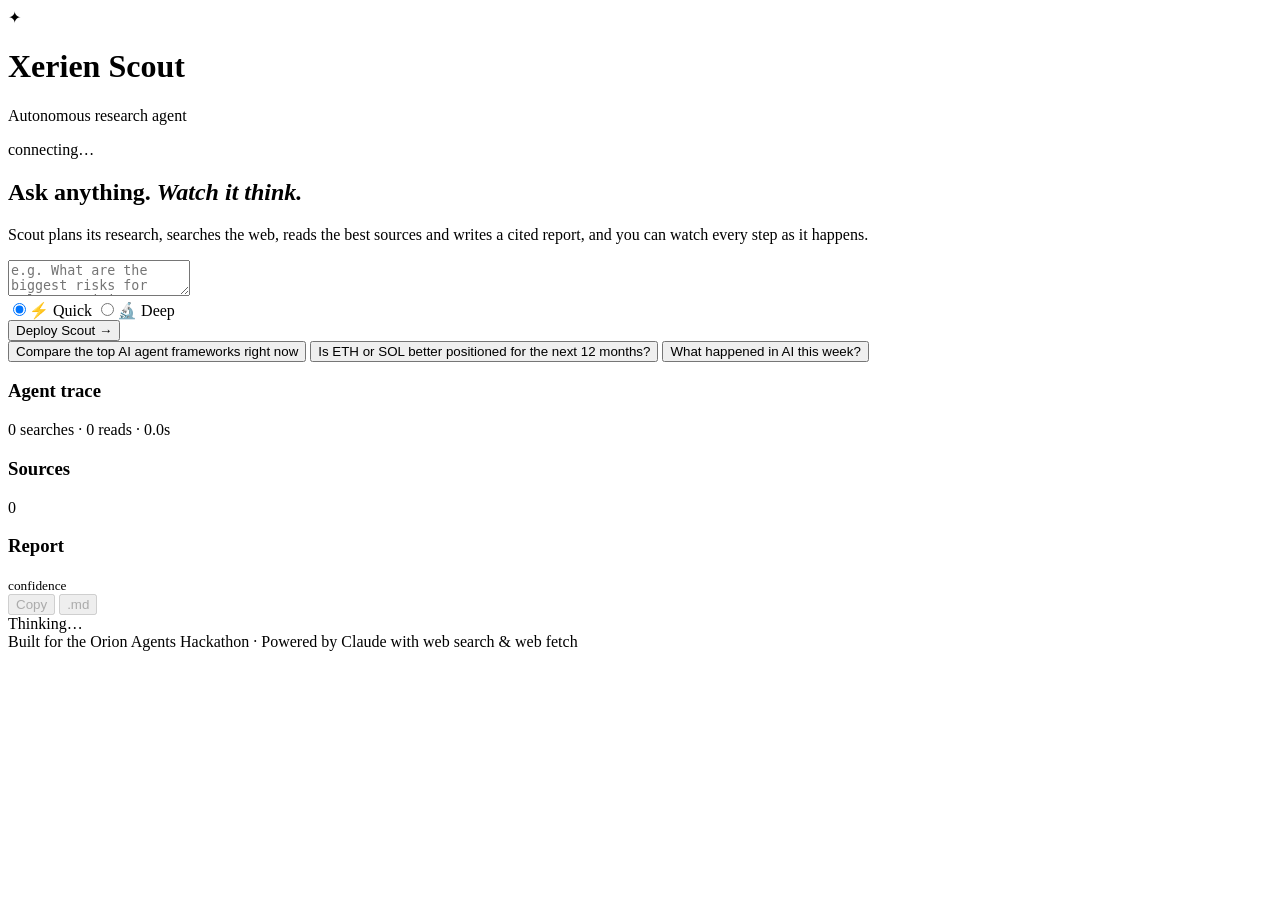
==== frontend/index.html @ 9e4e84f3 "Xerien Scout: autonomous research agent (FastAPI + live SSE UI) Claude plans, searches (web_search)," ====
<!doctype html>
<html lang="en">
<head>
<meta charset="utf-8" />
<meta name="viewport" content="width=device-width, initial-scale=1" />
<title>Xerien Scout</title>
<meta name="description" content="An autonomous AI research agent that plans, searches, reads and writes cited reports - live." />
<link rel="preconnect" href="https://fonts.googleapis.com" />
<link href="https://fonts.googleapis.com/css2?family=Inter:wght@400;500;600;700;800&family=JetBrains+Mono:wght@400;500&display=swap" rel="stylesheet" />
<link rel="stylesheet" href="/static/styles.css" />
<script src="/static/vendor/marked.min.js"></script>
<script src="/static/vendor/purify.min.js"></script>
</head>
<body>
<div class="glow"></div>
<header class="top">
  <div class="brand">
    <div class="logo">✦</div>
    <div>
      <h1>Xerien <span>Scout</span></h1>
      <p>Autonomous research agent</p>
    </div>
  </div>
  <div id="mode" class="pill">connecting…</div>
</header>

<main>
  <section class="hero" id="hero">
    <h2>Ask anything. <em>Watch it think.</em></h2>
    <p>Scout plans its research, searches the web, reads the best sources and writes a cited report, and you can watch every step as it happens.</p>
  </section>

  <form id="ask" class="ask">
    <textarea id="q" rows="2" placeholder="e.g. What are the biggest risks for Solana DeFi in 2026?" required></textarea>
    <div class="ask-row">
      <div class="seg" role="radiogroup" aria-label="Depth">
        <label><input type="radio" name="depth" value="quick" checked /><span>⚡ Quick</span></label>
        <label><input type="radio" name="depth" value="deep" /><span>🔬 Deep</span></label>
      </div>
      <button id="go" type="submit">Deploy Scout →</button>
    </div>
  </form>

  <div class="examples" id="examples">
    <button type="button">Compare the top AI agent frameworks right now</button>
    <button type="button">Is ETH or SOL better positioned for the next 12 months?</button>
    <button type="button">What happened in AI this week?</button>
  </div>

  <section id="run" class="run hidden">
    <aside class="panel timeline-panel">
      <div class="panel-head">
        <h3>Agent trace</h3>
        <div class="stats"><span id="st-search">0</span> searches · <span id="st-read">0</span> reads · <span id="st-time">0.0s</span></div>
      </div>
      <ol id="timeline" class="timeline"></ol>
      <div class="panel-head sub"><h3>Sources</h3><span id="st-src" class="muted">0</span></div>
      <ul id="sources" class="sources"></ul>
    </aside>

    <article class="panel report-panel">
      <div class="panel-head">
        <h3 id="report-title">Report</h3>
        <div class="actions">
          <div id="confidence" class="confidence hidden"><div class="ring"><span></span></div><small>confidence</small></div>
          <button id="copy" class="ghost" disabled>Copy</button>
          <button id="download" class="ghost" disabled>.md</button>
        </div>
      </div>
      <div id="live" class="live hidden"><span class="dot"></span><span id="live-text">Thinking…</span></div>
      <div id="report" class="report"></div>
    </article>
  </section>
</main>

<footer>Built for the Orion Agents Hackathon · Powered by Claude with web search &amp; web fetch</footer>
<script src="/static/app.js"></script>
</body>
</html>
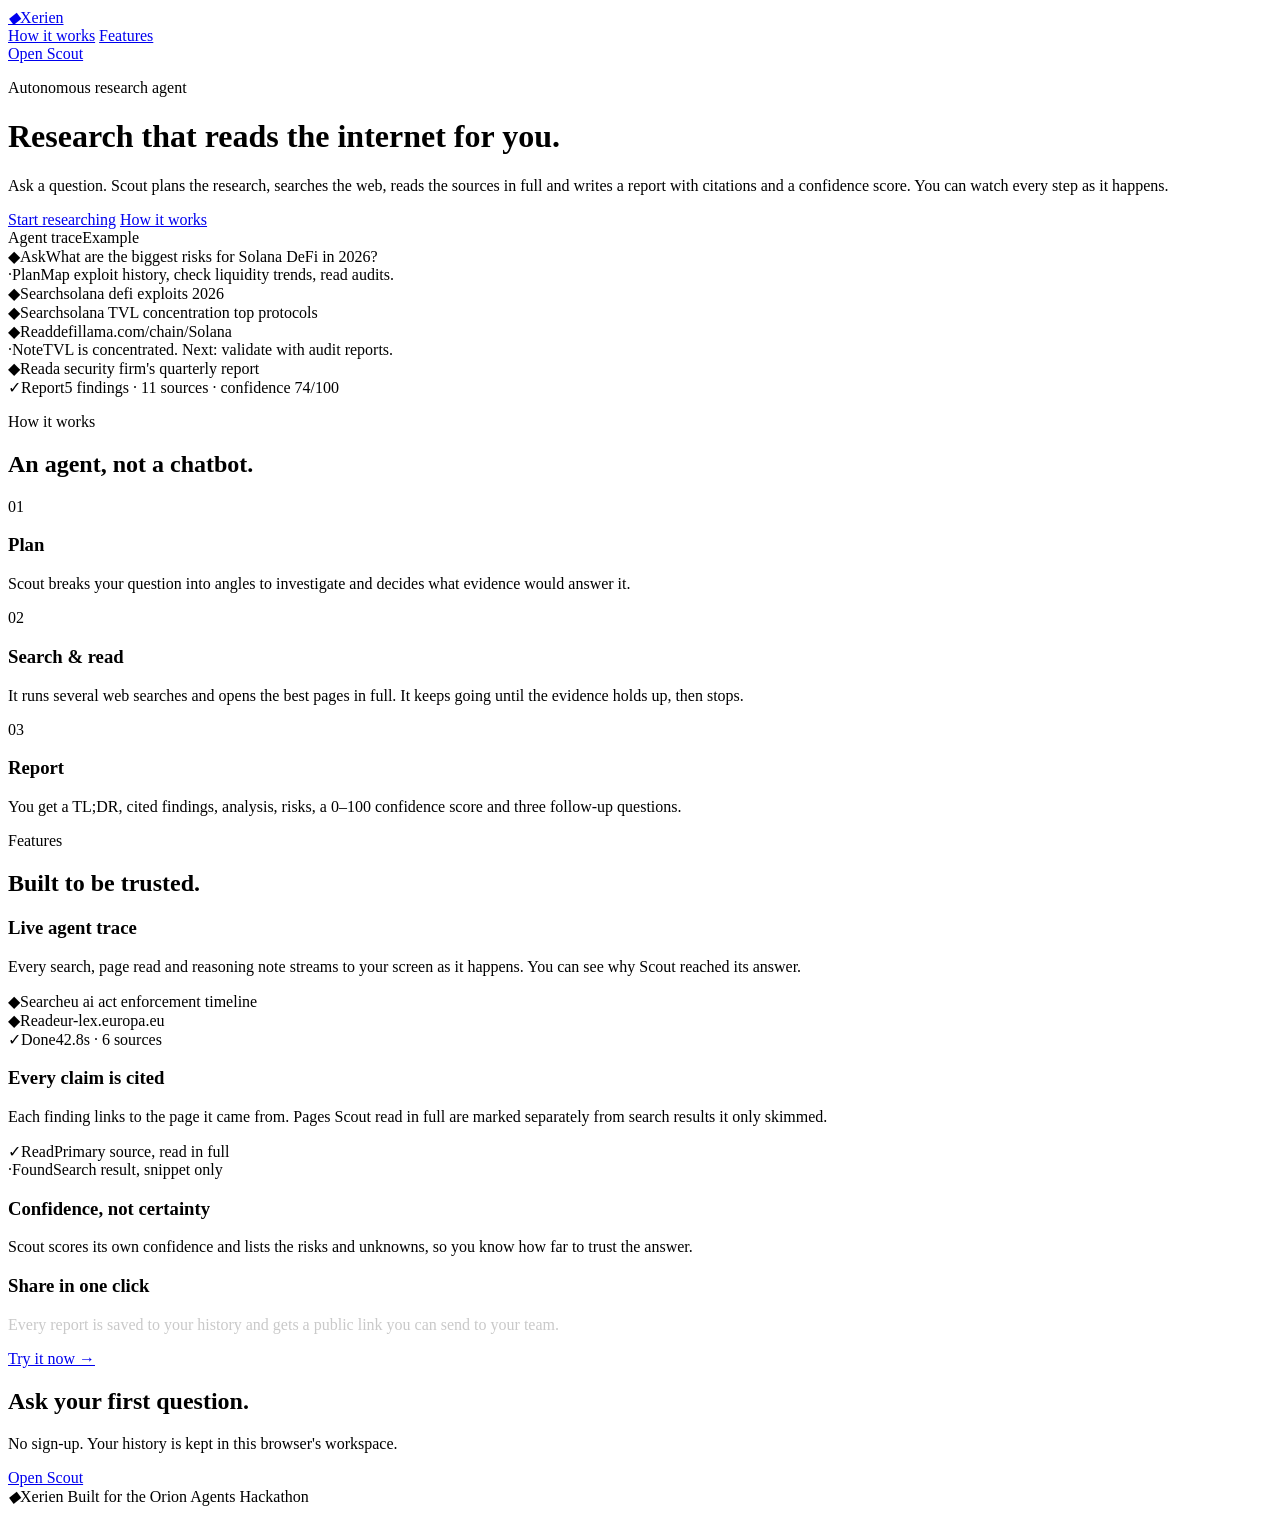
==== commit 0cec3d01: "Monochrome redesign, landing page, and dashboard with saved history - New design system (Geist, hair" ====
--- a/frontend/index.html
+++ b/frontend/index.html
@@ -4,76 +4,121 @@
 <meta charset="utf-8" />
 <meta name="viewport" content="width=device-width, initial-scale=1" />
 <title>Xerien Scout</title>
-<meta name="description" content="An autonomous AI research agent that plans, searches, reads and writes cited reports - live." />
+<meta name="description" content="Xerien Scout is an autonomous research agent. It plans, searches the web, reads the sources and writes a cited report in minutes." />
 <link rel="preconnect" href="https://fonts.googleapis.com" />
-<link href="https://fonts.googleapis.com/css2?family=Inter:wght@400;500;600;700;800&family=JetBrains+Mono:wght@400;500&display=swap" rel="stylesheet" />
+<link href="https://fonts.googleapis.com/css2?family=Geist:wght@400;450;500&family=Geist+Mono:wght@400;500;600&display=swap" rel="stylesheet" />
 <link rel="stylesheet" href="/static/styles.css" />
-<script src="/static/vendor/marked.min.js"></script>
-<script src="/static/vendor/purify.min.js"></script>
+<link rel="stylesheet" href="/static/landing.css" />
 </head>
 <body>
-<div class="glow"></div>
-<header class="top">
-  <div class="brand">
-    <div class="logo">✦</div>
-    <div>
-      <h1>Xerien <span>Scout</span></h1>
-      <p>Autonomous research agent</p>
+<nav class="nav">
+  <div class="wrap">
+    <a class="mark" href="/"><i>◆</i>Xerien</a>
+    <div class="nav-links">
+      <a href="#how">How it works</a>
+      <a href="#features">Features</a>
+    </div>
+    <div class="nav-right">
+      <a class="btn btn-primary btn-sm pill" href="/app">Open Scout</a>
     </div>
   </div>
-  <div id="mode" class="pill">connecting…</div>
+</nav>
+
+<header class="wrap hero">
+  <div class="hero-copy">
+    <p class="eyebrow">Autonomous research agent</p>
+    <h1 class="display">Research that reads the internet for you.</h1>
+    <p class="lead">Ask a question. Scout plans the research, searches the web, reads the sources in full and writes a report with citations and a confidence score. You can watch every step as it happens.</p>
+    <div class="hero-cta">
+      <a class="btn btn-primary" href="/app">Start researching</a>
+      <a class="btn btn-ghost" href="#how">How it works</a>
+    </div>
+  </div>
+
+  <div class="cli hero-cli" aria-label="Example of an agent trace">
+    <div class="cli-head"><span class="eyebrow muted" style="margin:0">Agent trace</span><span class="eyebrow muted" style="margin:0">Example</span></div>
+    <div class="cli-body">
+      <div class="cli-line"><span class="g">◆</span><span class="k">Ask</span><span class="v">What are the biggest risks for Solana DeFi in 2026?</span></div>
+      <div class="cli-line muted"><span class="g">·</span><span class="k">Plan</span><span class="v">Map exploit history, check liquidity trends, read audits.</span></div>
+      <div class="cli-line"><span class="g">◆</span><span class="k">Search</span><span class="v">solana defi exploits 2026</span></div>
+      <div class="cli-line"><span class="g">◆</span><span class="k">Search</span><span class="v">solana TVL concentration top protocols</span></div>
+      <div class="cli-line"><span class="g">◆</span><span class="k">Read</span><span class="v">defillama.com/chain/Solana</span></div>
+      <div class="cli-line muted"><span class="g">·</span><span class="k">Note</span><span class="v">TVL is concentrated. Next: validate with audit reports.</span></div>
+      <div class="cli-line"><span class="g">◆</span><span class="k">Read</span><span class="v">a security firm's quarterly report</span></div>
+      <div class="cli-line ok"><span class="g">✓</span><span class="k">Report</span><span class="v">5 findings · 11 sources · confidence 74/100</span></div>
+    </div>
+  </div>
 </header>
 
-<main>
-  <section class="hero" id="hero">
-    <h2>Ask anything. <em>Watch it think.</em></h2>
-    <p>Scout plans its research, searches the web, reads the best sources and writes a cited report, and you can watch every step as it happens.</p>
-  </section>
+<section id="how" class="wrap section">
+  <p class="eyebrow">How it works</p>
+  <h2 class="h-lg section-title">An agent, not a chatbot.</h2>
+  <div class="grid-3">
+    <article class="card step">
+      <span class="step-n mono">01</span>
+      <h3 class="h">Plan</h3>
+      <p class="body">Scout breaks your question into angles to investigate and decides what evidence would answer it.</p>
+    </article>
+    <article class="card step">
+      <span class="step-n mono">02</span>
+      <h3 class="h">Search &amp; read</h3>
+      <p class="body">It runs several web searches and opens the best pages in full. It keeps going until the evidence holds up, then stops.</p>
+    </article>
+    <article class="card step">
+      <span class="step-n mono">03</span>
+      <h3 class="h">Report</h3>
+      <p class="body">You get a TL;DR, cited findings, analysis, risks, a 0–100 confidence score and three follow-up questions.</p>
+    </article>
+  </div>
+</section>
 
-  <form id="ask" class="ask">
-    <textarea id="q" rows="2" placeholder="e.g. What are the biggest risks for Solana DeFi in 2026?" required></textarea>
-    <div class="ask-row">
-      <div class="seg" role="radiogroup" aria-label="Depth">
-        <label><input type="radio" name="depth" value="quick" checked /><span>⚡ Quick</span></label>
-        <label><input type="radio" name="depth" value="deep" /><span>🔬 Deep</span></label>
-      </div>
-      <button id="go" type="submit">Deploy Scout →</button>
-    </div>
-  </form>
-
-  <div class="examples" id="examples">
-    <button type="button">Compare the top AI agent frameworks right now</button>
-    <button type="button">Is ETH or SOL better positioned for the next 12 months?</button>
-    <button type="button">What happened in AI this week?</button>
-  </div>
-
-  <section id="run" class="run hidden">
-    <aside class="panel timeline-panel">
-      <div class="panel-head">
-        <h3>Agent trace</h3>
-        <div class="stats"><span id="st-search">0</span> searches · <span id="st-read">0</span> reads · <span id="st-time">0.0s</span></div>
-      </div>
-      <ol id="timeline" class="timeline"></ol>
-      <div class="panel-head sub"><h3>Sources</h3><span id="st-src" class="muted">0</span></div>
-      <ul id="sources" class="sources"></ul>
-    </aside>
-
-    <article class="panel report-panel">
-      <div class="panel-head">
-        <h3 id="report-title">Report</h3>
-        <div class="actions">
-          <div id="confidence" class="confidence hidden"><div class="ring"><span></span></div><small>confidence</small></div>
-          <button id="copy" class="ghost" disabled>Copy</button>
-          <button id="download" class="ghost" disabled>.md</button>
+<section id="features" class="wrap section">
+  <p class="eyebrow">Features</p>
+  <h2 class="h-lg section-title">Built to be trusted.</h2>
+  <div class="grid-2">
+    <article class="card feature">
+      <h3 class="h">Live agent trace</h3>
+      <p class="body">Every search, page read and reasoning note streams to your screen as it happens. You can see why Scout reached its answer.</p>
+      <div class="cli mini">
+        <div class="cli-body">
+          <div class="cli-line"><span class="g">◆</span><span class="k">Search</span><span class="v">eu ai act enforcement timeline</span></div>
+          <div class="cli-line"><span class="g">◆</span><span class="k">Read</span><span class="v">eur-lex.europa.eu</span></div>
+          <div class="cli-line ok"><span class="g">✓</span><span class="k">Done</span><span class="v">42.8s · 6 sources</span></div>
         </div>
       </div>
-      <div id="live" class="live hidden"><span class="dot"></span><span id="live-text">Thinking…</span></div>
-      <div id="report" class="report"></div>
     </article>
-  </section>
-</main>
+    <article class="card feature">
+      <h3 class="h">Every claim is cited</h3>
+      <p class="body">Each finding links to the page it came from. Pages Scout read in full are marked separately from search results it only skimmed.</p>
+      <div class="cli mini">
+        <div class="cli-body">
+          <div class="cli-line ok"><span class="g">✓</span><span class="k">Read</span><span class="v">Primary source, read in full</span></div>
+          <div class="cli-line muted"><span class="g">·</span><span class="k">Found</span><span class="v">Search result, snippet only</span></div>
+        </div>
+      </div>
+    </article>
+    <article class="card feature">
+      <h3 class="h">Confidence, not certainty</h3>
+      <p class="body">Scout scores its own confidence and lists the risks and unknowns, so you know how far to trust the answer.</p>
+    </article>
+    <article class="card inverted feature">
+      <h3 class="h">Share in one click</h3>
+      <p class="body" style="color:#c9c9c9">Every report is saved to your history and gets a public link you can send to your team.</p>
+      <a class="btn btn-ghost invert" href="/app">Try it now →</a>
+    </article>
+  </div>
+</section>
 
-<footer>Built for the Orion Agents Hackathon · Powered by Claude with web search &amp; web fetch</footer>
-<script src="/static/app.js"></script>
+<section class="wrap section cta">
+  <div class="spectrum"></div>
+  <h2 class="h-lg">Ask your first question.</h2>
+  <p class="lead">No sign-up. Your history is kept in this browser's workspace.</p>
+  <a class="btn btn-primary" href="/app">Open Scout</a>
+</section>
+
+<footer class="wrap footer">
+  <span class="mark"><i>◆</i>Xerien</span>
+  <span class="mono">Built for the Orion Agents Hackathon</span>
+</footer>
 </body>
 </html>
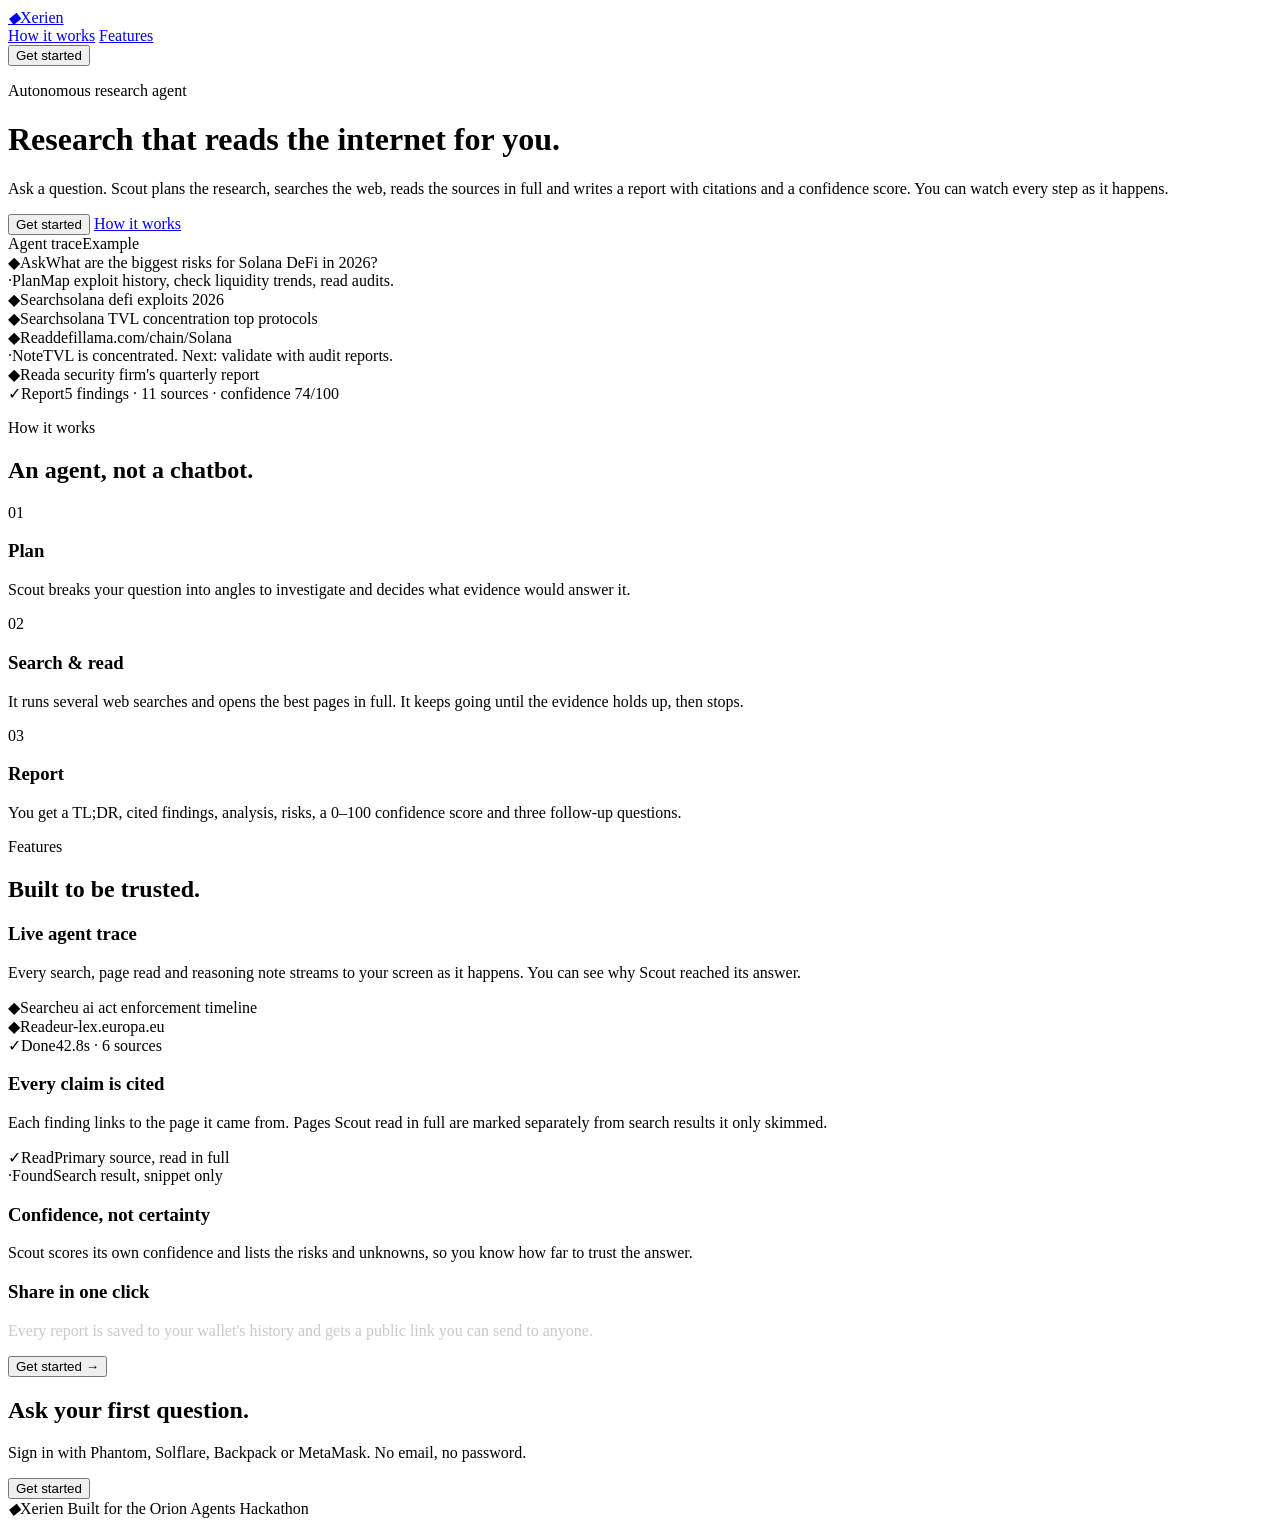
==== commit e13883ee: "Wallet sign-in, server sessions and backend hardening - Sign in with Solana (Wallet Standard + legac" ====
--- a/frontend/index.html
+++ b/frontend/index.html
@@ -19,7 +19,7 @@
       <a href="#features">Features</a>
     </div>
     <div class="nav-right">
-      <a class="btn btn-primary btn-sm pill" href="/app">Open Scout</a>
+      <button class="btn btn-primary btn-sm pill" type="button" data-start>Get started</button>
     </div>
   </div>
 </nav>
@@ -30,7 +30,7 @@
     <h1 class="display">Research that reads the internet for you.</h1>
     <p class="lead">Ask a question. Scout plans the research, searches the web, reads the sources in full and writes a report with citations and a confidence score. You can watch every step as it happens.</p>
     <div class="hero-cta">
-      <a class="btn btn-primary" href="/app">Start researching</a>
+      <button class="btn btn-primary" type="button" data-start>Get started</button>
       <a class="btn btn-ghost" href="#how">How it works</a>
     </div>
   </div>
@@ -103,8 +103,8 @@
     </article>
     <article class="card inverted feature">
       <h3 class="h">Share in one click</h3>
-      <p class="body" style="color:#c9c9c9">Every report is saved to your history and gets a public link you can send to your team.</p>
-      <a class="btn btn-ghost invert" href="/app">Try it now →</a>
+      <p class="body" style="color:#c9c9c9">Every report is saved to your wallet's history and gets a public link you can send to anyone.</p>
+      <button class="btn btn-ghost invert" type="button" data-start>Get started →</button>
     </article>
   </div>
 </section>
@@ -112,13 +112,15 @@
 <section class="wrap section cta">
   <div class="spectrum"></div>
   <h2 class="h-lg">Ask your first question.</h2>
-  <p class="lead">No sign-up. Your history is kept in this browser's workspace.</p>
-  <a class="btn btn-primary" href="/app">Open Scout</a>
+  <p class="lead">Sign in with Phantom, Solflare, Backpack or MetaMask. No email, no password.</p>
+  <button class="btn btn-primary" type="button" data-start>Get started</button>
 </section>
 
 <footer class="wrap footer">
   <span class="mark"><i>◆</i>Xerien</span>
   <span class="mono">Built for the Orion Agents Hackathon</span>
 </footer>
+<script src="/static/wallet.js"></script>
+<script src="/static/landing.js"></script>
 </body>
 </html>
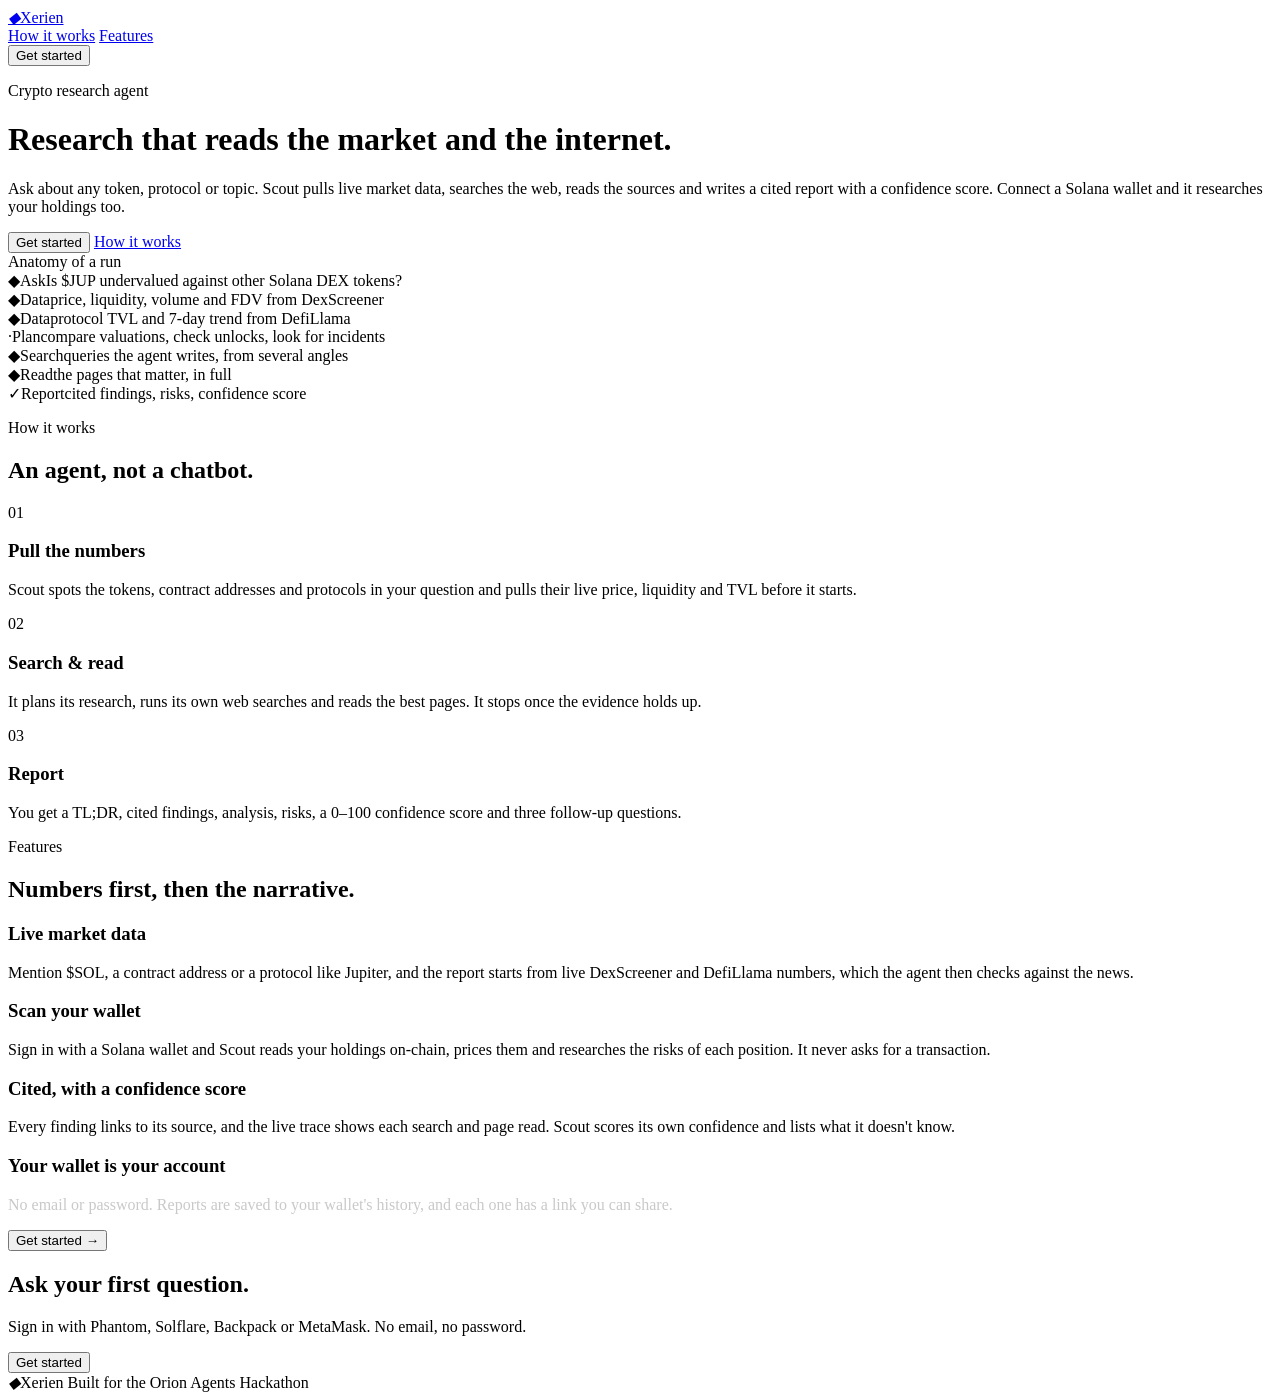
==== commit 4991b518: "Gemini provider, live market data, wallet scan, security hardening Providers - Gemini (free tier) vi" ====
--- a/frontend/index.html
+++ b/frontend/index.html
@@ -4,7 +4,7 @@
 <meta charset="utf-8" />
 <meta name="viewport" content="width=device-width, initial-scale=1" />
 <title>Xerien Scout</title>
-<meta name="description" content="Xerien Scout is an autonomous research agent. It plans, searches the web, reads the sources and writes a cited report in minutes." />
+<meta name="description" content="Xerien Scout is a crypto research agent. It pulls live market data, searches the web, reads the sources and writes a cited report with a confidence score." />
 <link rel="preconnect" href="https://fonts.googleapis.com" />
 <link href="https://fonts.googleapis.com/css2?family=Geist:wght@400;450;500&family=Geist+Mono:wght@400;500;600&display=swap" rel="stylesheet" />
 <link rel="stylesheet" href="/static/styles.css" />
@@ -26,26 +26,25 @@
 
 <header class="wrap hero">
   <div class="hero-copy">
-    <p class="eyebrow">Autonomous research agent</p>
-    <h1 class="display">Research that reads the internet for you.</h1>
-    <p class="lead">Ask a question. Scout plans the research, searches the web, reads the sources in full and writes a report with citations and a confidence score. You can watch every step as it happens.</p>
+    <p class="eyebrow">Crypto research agent</p>
+    <h1 class="display">Research that reads the market and the internet.</h1>
+    <p class="lead">Ask about any token, protocol or topic. Scout pulls live market data, searches the web, reads the sources and writes a cited report with a confidence score. Connect a Solana wallet and it researches your holdings too.</p>
     <div class="hero-cta">
       <button class="btn btn-primary" type="button" data-start>Get started</button>
       <a class="btn btn-ghost" href="#how">How it works</a>
     </div>
   </div>
 
-  <div class="cli hero-cli" aria-label="Example of an agent trace">
-    <div class="cli-head"><span class="eyebrow muted" style="margin:0">Agent trace</span><span class="eyebrow muted" style="margin:0">Example</span></div>
+  <div class="cli hero-cli" aria-label="The steps of a research run">
+    <div class="cli-head"><span class="eyebrow muted" style="margin:0">Anatomy of a run</span></div>
     <div class="cli-body">
-      <div class="cli-line"><span class="g">◆</span><span class="k">Ask</span><span class="v">What are the biggest risks for Solana DeFi in 2026?</span></div>
-      <div class="cli-line muted"><span class="g">·</span><span class="k">Plan</span><span class="v">Map exploit history, check liquidity trends, read audits.</span></div>
-      <div class="cli-line"><span class="g">◆</span><span class="k">Search</span><span class="v">solana defi exploits 2026</span></div>
-      <div class="cli-line"><span class="g">◆</span><span class="k">Search</span><span class="v">solana TVL concentration top protocols</span></div>
-      <div class="cli-line"><span class="g">◆</span><span class="k">Read</span><span class="v">defillama.com/chain/Solana</span></div>
-      <div class="cli-line muted"><span class="g">·</span><span class="k">Note</span><span class="v">TVL is concentrated. Next: validate with audit reports.</span></div>
-      <div class="cli-line"><span class="g">◆</span><span class="k">Read</span><span class="v">a security firm's quarterly report</span></div>
-      <div class="cli-line ok"><span class="g">✓</span><span class="k">Report</span><span class="v">5 findings · 11 sources · confidence 74/100</span></div>
+      <div class="cli-line"><span class="g">◆</span><span class="k">Ask</span><span class="v">Is $JUP undervalued against other Solana DEX tokens?</span></div>
+      <div class="cli-line"><span class="g">◆</span><span class="k">Data</span><span class="v">price, liquidity, volume and FDV from DexScreener</span></div>
+      <div class="cli-line"><span class="g">◆</span><span class="k">Data</span><span class="v">protocol TVL and 7-day trend from DefiLlama</span></div>
+      <div class="cli-line muted"><span class="g">·</span><span class="k">Plan</span><span class="v">compare valuations, check unlocks, look for incidents</span></div>
+      <div class="cli-line"><span class="g">◆</span><span class="k">Search</span><span class="v">queries the agent writes, from several angles</span></div>
+      <div class="cli-line"><span class="g">◆</span><span class="k">Read</span><span class="v">the pages that matter, in full</span></div>
+      <div class="cli-line ok"><span class="g">✓</span><span class="k">Report</span><span class="v">cited findings, risks, confidence score</span></div>
     </div>
   </div>
 </header>
@@ -56,13 +55,13 @@
   <div class="grid-3">
     <article class="card step">
       <span class="step-n mono">01</span>
-      <h3 class="h">Plan</h3>
-      <p class="body">Scout breaks your question into angles to investigate and decides what evidence would answer it.</p>
+      <h3 class="h">Pull the numbers</h3>
+      <p class="body">Scout spots the tokens, contract addresses and protocols in your question and pulls their live price, liquidity and TVL before it starts.</p>
     </article>
     <article class="card step">
       <span class="step-n mono">02</span>
       <h3 class="h">Search &amp; read</h3>
-      <p class="body">It runs several web searches and opens the best pages in full. It keeps going until the evidence holds up, then stops.</p>
+      <p class="body">It plans its research, runs its own web searches and reads the best pages. It stops once the evidence holds up.</p>
     </article>
     <article class="card step">
       <span class="step-n mono">03</span>
@@ -74,36 +73,23 @@
 
 <section id="features" class="wrap section">
   <p class="eyebrow">Features</p>
-  <h2 class="h-lg section-title">Built to be trusted.</h2>
+  <h2 class="h-lg section-title">Numbers first, then the narrative.</h2>
   <div class="grid-2">
     <article class="card feature">
-      <h3 class="h">Live agent trace</h3>
-      <p class="body">Every search, page read and reasoning note streams to your screen as it happens. You can see why Scout reached its answer.</p>
-      <div class="cli mini">
-        <div class="cli-body">
-          <div class="cli-line"><span class="g">◆</span><span class="k">Search</span><span class="v">eu ai act enforcement timeline</span></div>
-          <div class="cli-line"><span class="g">◆</span><span class="k">Read</span><span class="v">eur-lex.europa.eu</span></div>
-          <div class="cli-line ok"><span class="g">✓</span><span class="k">Done</span><span class="v">42.8s · 6 sources</span></div>
-        </div>
-      </div>
+      <h3 class="h">Live market data</h3>
+      <p class="body">Mention $SOL, a contract address or a protocol like Jupiter, and the report starts from live DexScreener and DefiLlama numbers, which the agent then checks against the news.</p>
     </article>
     <article class="card feature">
-      <h3 class="h">Every claim is cited</h3>
-      <p class="body">Each finding links to the page it came from. Pages Scout read in full are marked separately from search results it only skimmed.</p>
-      <div class="cli mini">
-        <div class="cli-body">
-          <div class="cli-line ok"><span class="g">✓</span><span class="k">Read</span><span class="v">Primary source, read in full</span></div>
-          <div class="cli-line muted"><span class="g">·</span><span class="k">Found</span><span class="v">Search result, snippet only</span></div>
-        </div>
-      </div>
+      <h3 class="h">Scan your wallet</h3>
+      <p class="body">Sign in with a Solana wallet and Scout reads your holdings on-chain, prices them and researches the risks of each position. It never asks for a transaction.</p>
     </article>
     <article class="card feature">
-      <h3 class="h">Confidence, not certainty</h3>
-      <p class="body">Scout scores its own confidence and lists the risks and unknowns, so you know how far to trust the answer.</p>
+      <h3 class="h">Cited, with a confidence score</h3>
+      <p class="body">Every finding links to its source, and the live trace shows each search and page read. Scout scores its own confidence and lists what it doesn't know.</p>
     </article>
     <article class="card inverted feature">
-      <h3 class="h">Share in one click</h3>
-      <p class="body" style="color:#c9c9c9">Every report is saved to your wallet's history and gets a public link you can send to anyone.</p>
+      <h3 class="h">Your wallet is your account</h3>
+      <p class="body" style="color:#c9c9c9">No email or password. Reports are saved to your wallet's history, and each one has a link you can share.</p>
       <button class="btn btn-ghost invert" type="button" data-start>Get started →</button>
     </article>
   </div>
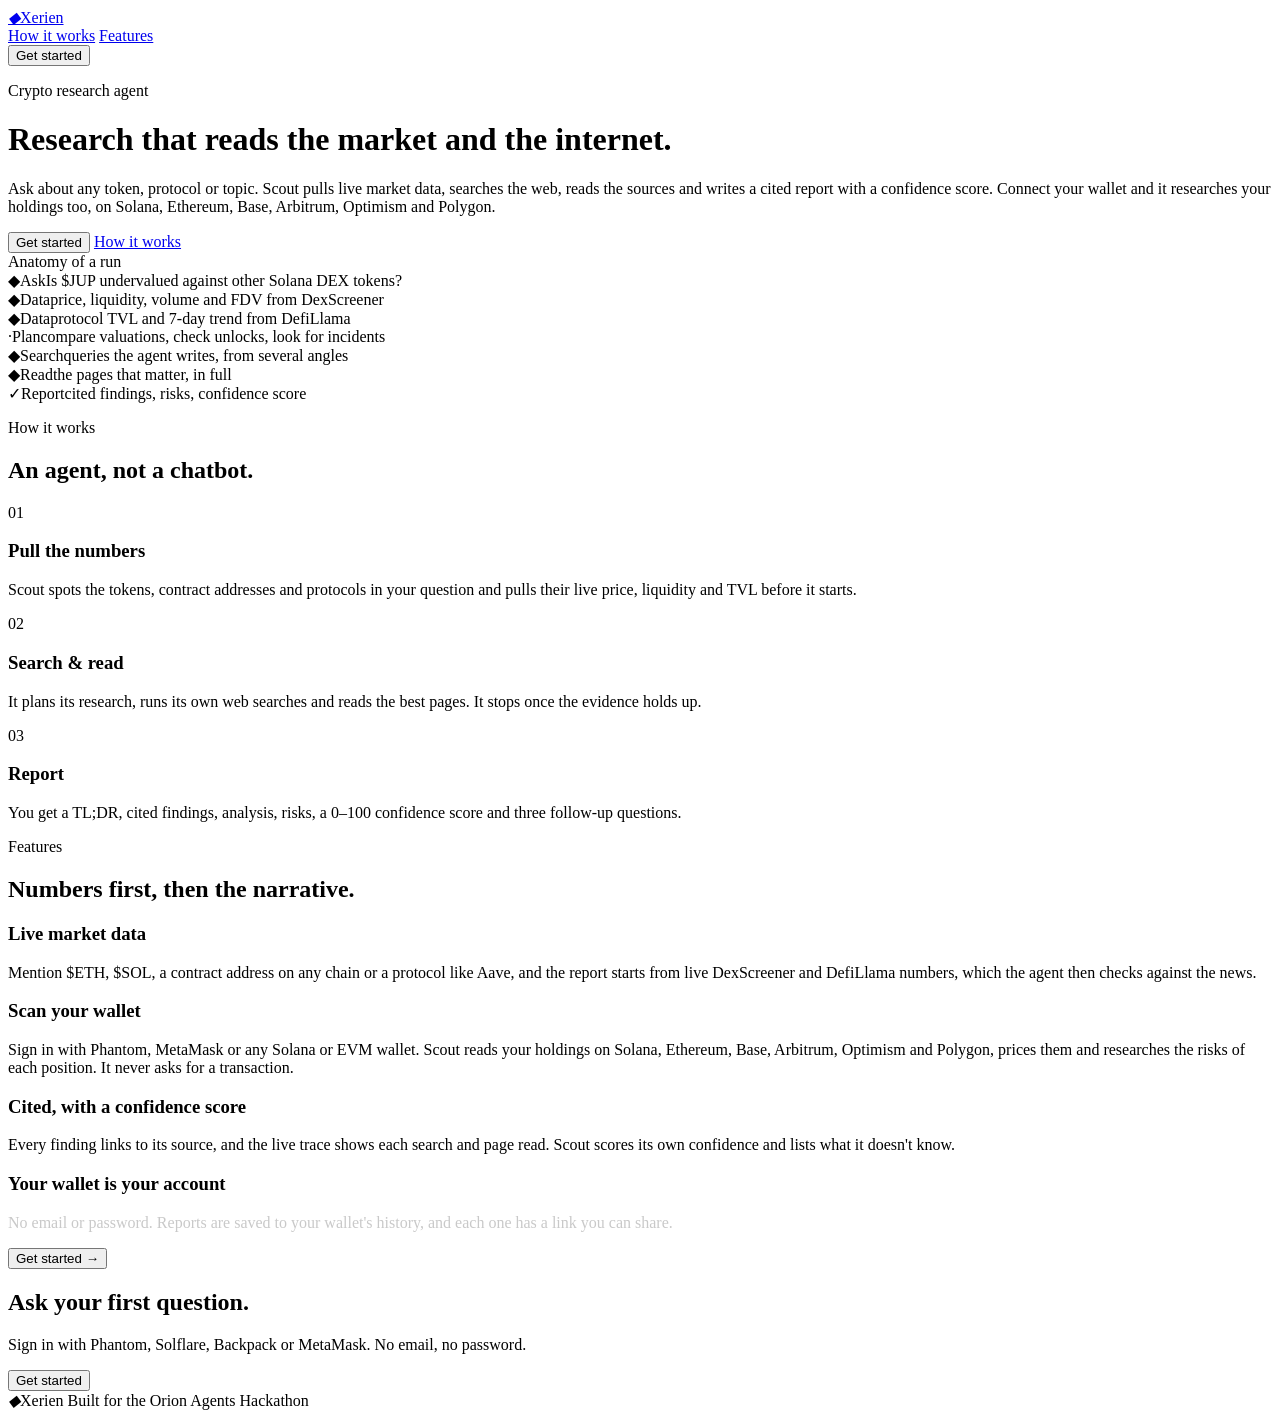
==== commit 6fef665f: "Multi-chain wallet scan for EVM wallets - EVM holdings on Ethereum, Base, Arbitrum, Optimism and Pol" ====
--- a/frontend/index.html
+++ b/frontend/index.html
@@ -28,7 +28,7 @@
   <div class="hero-copy">
     <p class="eyebrow">Crypto research agent</p>
     <h1 class="display">Research that reads the market and the internet.</h1>
-    <p class="lead">Ask about any token, protocol or topic. Scout pulls live market data, searches the web, reads the sources and writes a cited report with a confidence score. Connect a Solana wallet and it researches your holdings too.</p>
+    <p class="lead">Ask about any token, protocol or topic. Scout pulls live market data, searches the web, reads the sources and writes a cited report with a confidence score. Connect your wallet and it researches your holdings too, on Solana, Ethereum, Base, Arbitrum, Optimism and Polygon.</p>
     <div class="hero-cta">
       <button class="btn btn-primary" type="button" data-start>Get started</button>
       <a class="btn btn-ghost" href="#how">How it works</a>
@@ -77,11 +77,11 @@
   <div class="grid-2">
     <article class="card feature">
       <h3 class="h">Live market data</h3>
-      <p class="body">Mention $SOL, a contract address or a protocol like Jupiter, and the report starts from live DexScreener and DefiLlama numbers, which the agent then checks against the news.</p>
+      <p class="body">Mention $ETH, $SOL, a contract address on any chain or a protocol like Aave, and the report starts from live DexScreener and DefiLlama numbers, which the agent then checks against the news.</p>
     </article>
     <article class="card feature">
       <h3 class="h">Scan your wallet</h3>
-      <p class="body">Sign in with a Solana wallet and Scout reads your holdings on-chain, prices them and researches the risks of each position. It never asks for a transaction.</p>
+      <p class="body">Sign in with Phantom, MetaMask or any Solana or EVM wallet. Scout reads your holdings on Solana, Ethereum, Base, Arbitrum, Optimism and Polygon, prices them and researches the risks of each position. It never asks for a transaction.</p>
     </article>
     <article class="card feature">
       <h3 class="h">Cited, with a confidence score</h3>
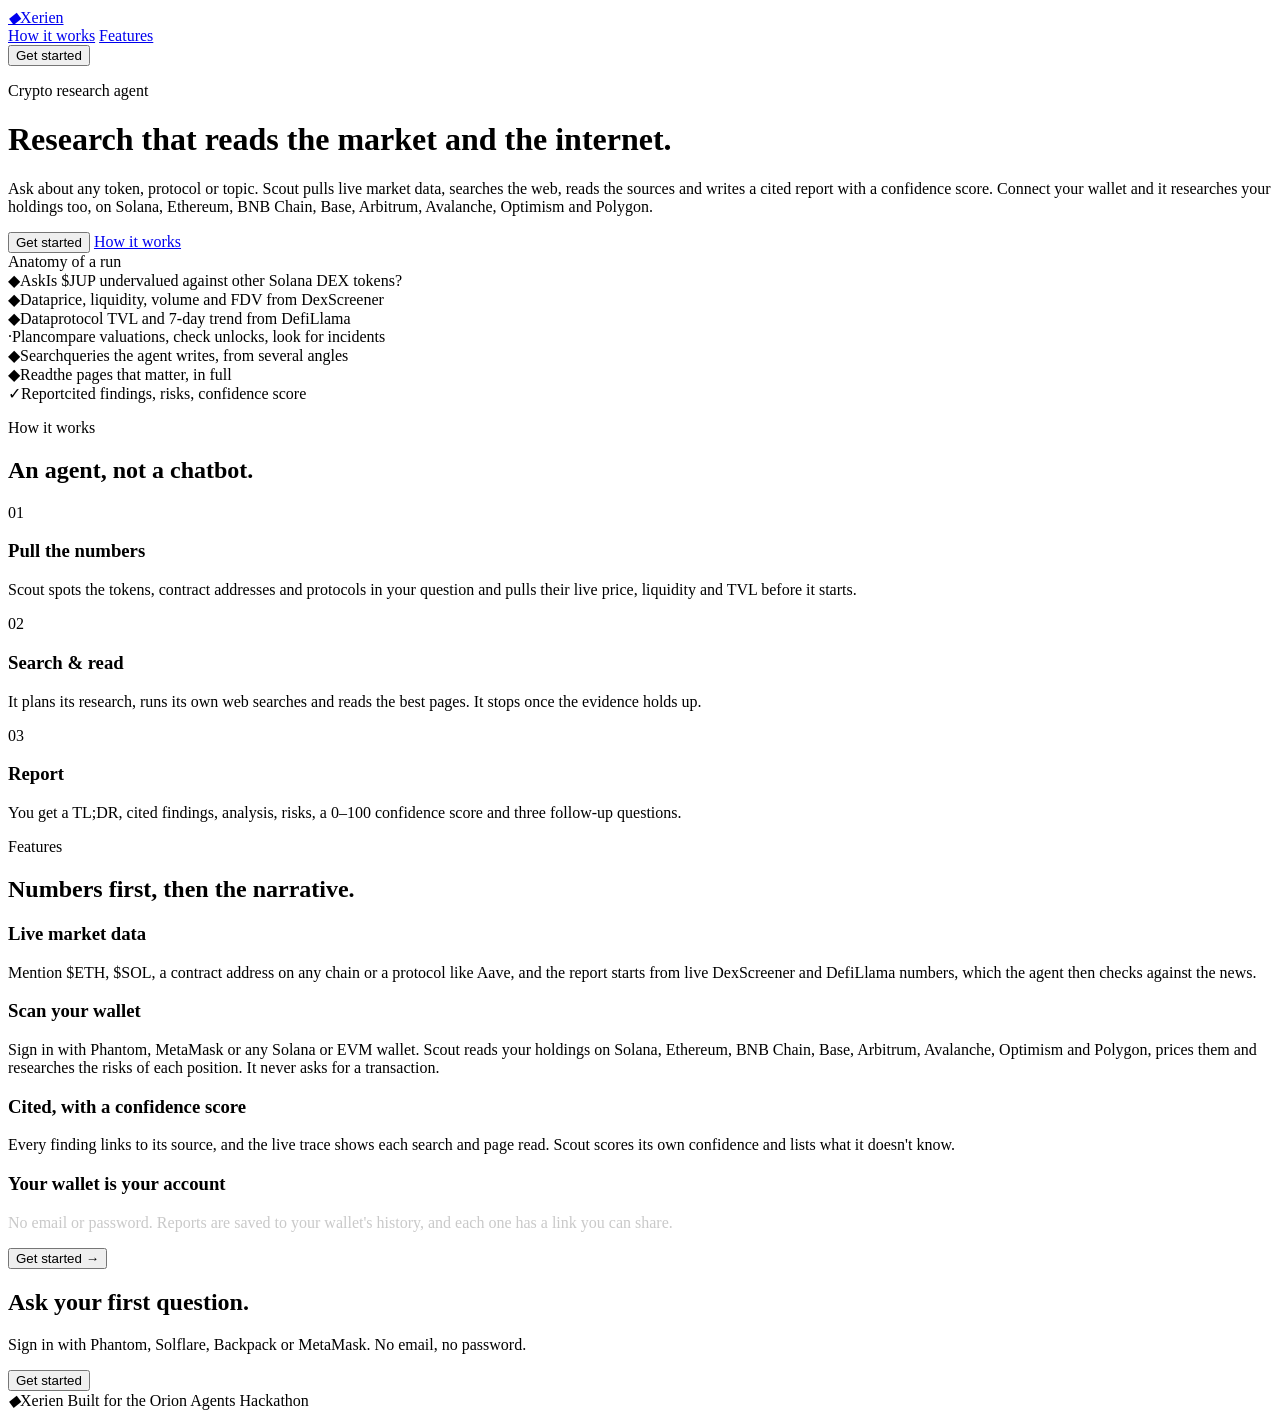
==== commit 016b642f: "Add BNB Chain and Avalanche to wallet scans via Moralis - Native and ERC-20 balances with USD prices" ====
--- a/frontend/index.html
+++ b/frontend/index.html
@@ -28,7 +28,7 @@
   <div class="hero-copy">
     <p class="eyebrow">Crypto research agent</p>
     <h1 class="display">Research that reads the market and the internet.</h1>
-    <p class="lead">Ask about any token, protocol or topic. Scout pulls live market data, searches the web, reads the sources and writes a cited report with a confidence score. Connect your wallet and it researches your holdings too, on Solana, Ethereum, Base, Arbitrum, Optimism and Polygon.</p>
+    <p class="lead">Ask about any token, protocol or topic. Scout pulls live market data, searches the web, reads the sources and writes a cited report with a confidence score. Connect your wallet and it researches your holdings too, on Solana, Ethereum, BNB Chain, Base, Arbitrum, Avalanche, Optimism and Polygon.</p>
     <div class="hero-cta">
       <button class="btn btn-primary" type="button" data-start>Get started</button>
       <a class="btn btn-ghost" href="#how">How it works</a>
@@ -81,7 +81,7 @@
     </article>
     <article class="card feature">
       <h3 class="h">Scan your wallet</h3>
-      <p class="body">Sign in with Phantom, MetaMask or any Solana or EVM wallet. Scout reads your holdings on Solana, Ethereum, Base, Arbitrum, Optimism and Polygon, prices them and researches the risks of each position. It never asks for a transaction.</p>
+      <p class="body">Sign in with Phantom, MetaMask or any Solana or EVM wallet. Scout reads your holdings on Solana, Ethereum, BNB Chain, Base, Arbitrum, Avalanche, Optimism and Polygon, prices them and researches the risks of each position. It never asks for a transaction.</p>
     </article>
     <article class="card feature">
       <h3 class="h">Cited, with a confidence score</h3>
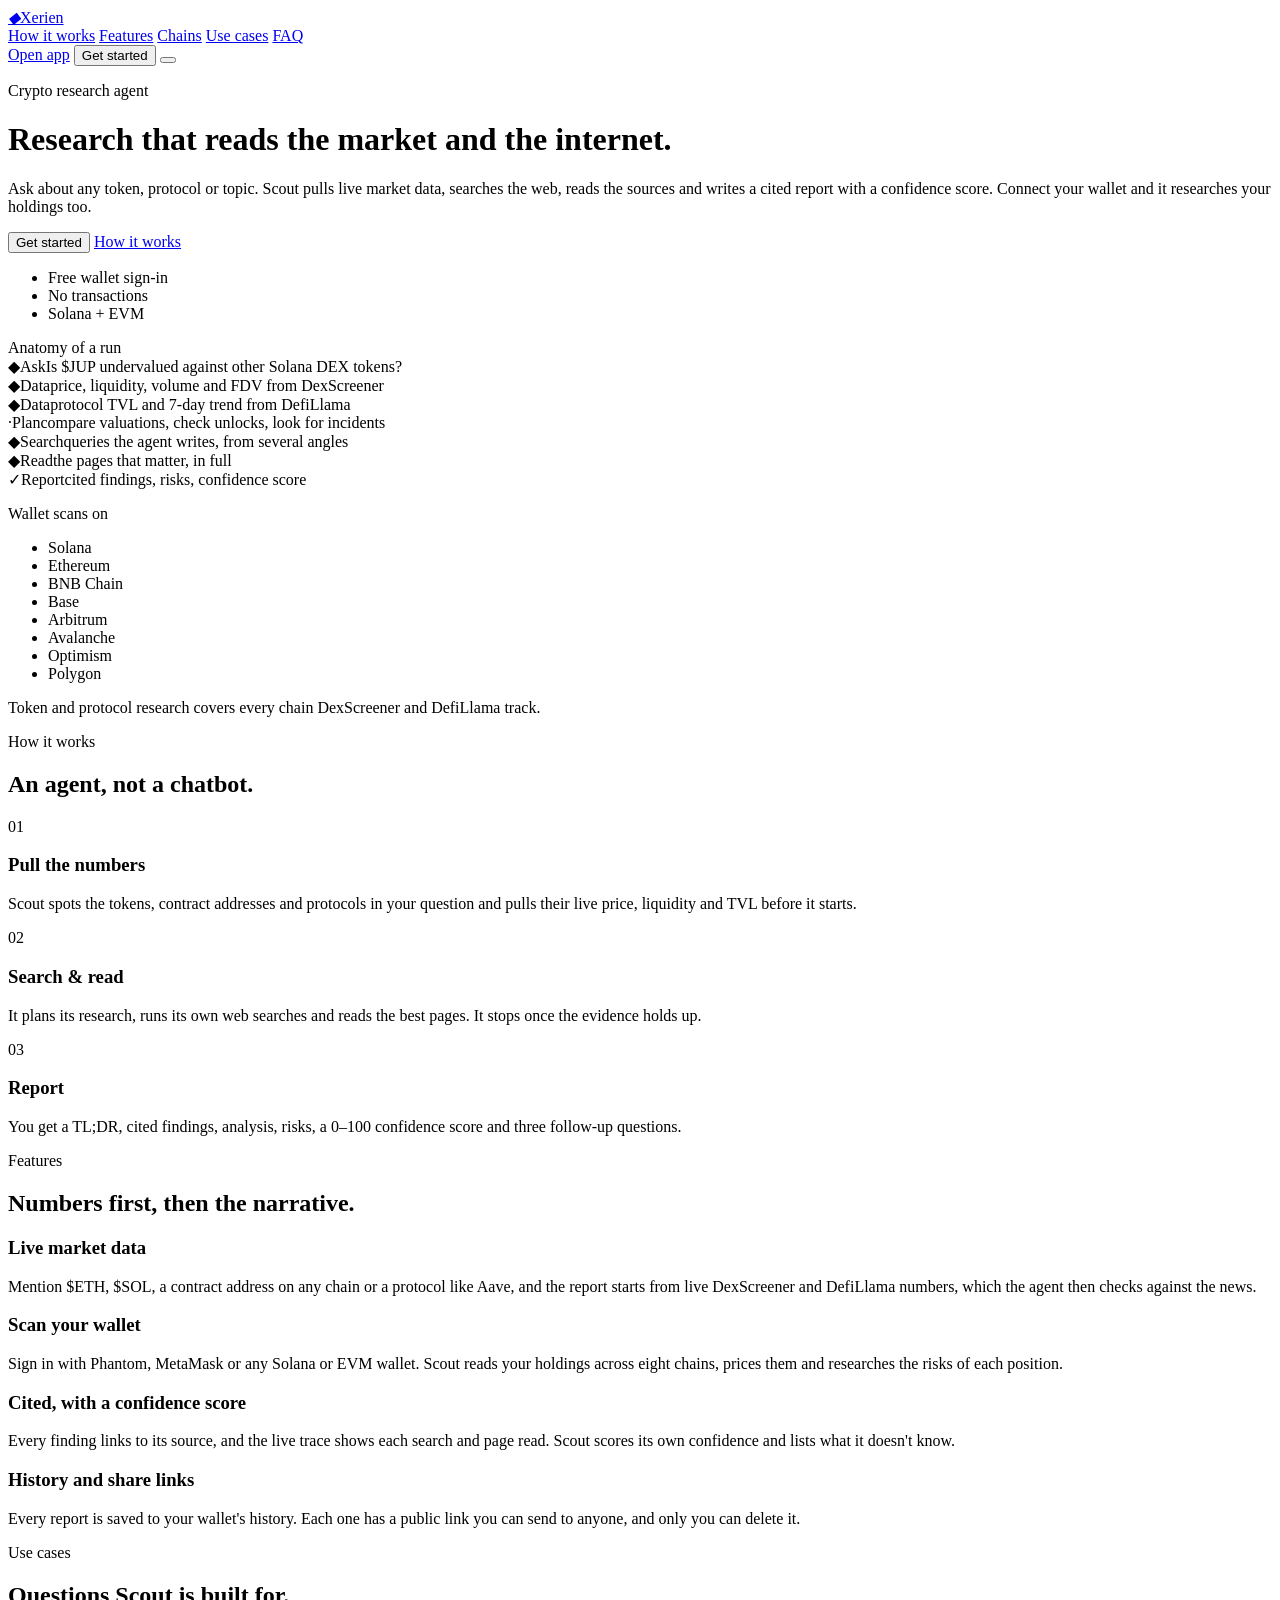
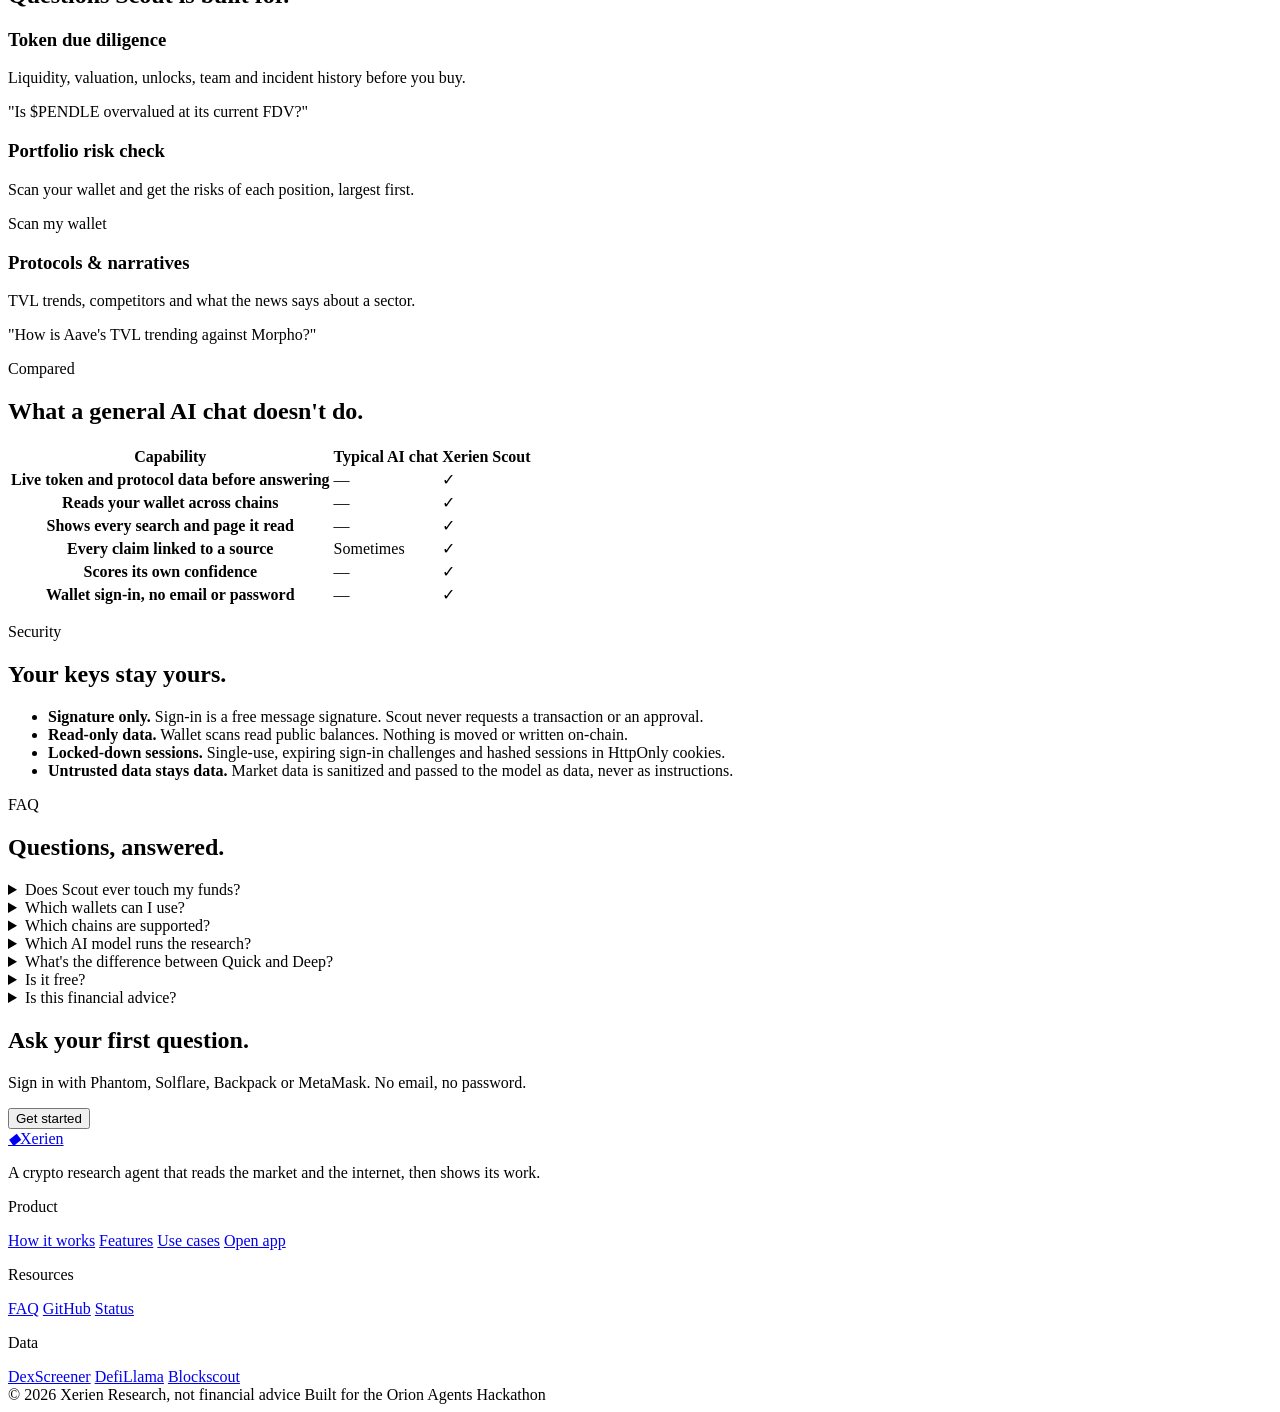
==== commit 838506af: "Landing page: full navbar, footer and new sections; responsive type scale - Navbar: section links, O" ====
--- a/frontend/index.html
+++ b/frontend/index.html
@@ -11,16 +11,32 @@
 <link rel="stylesheet" href="/static/landing.css" />
 </head>
 <body>
-<nav class="nav">
+<nav class="nav" id="nav">
   <div class="wrap">
     <a class="mark" href="/"><i>◆</i>Xerien</a>
     <div class="nav-links">
       <a href="#how">How it works</a>
       <a href="#features">Features</a>
+      <a href="#chains">Chains</a>
+      <a href="#use-cases">Use cases</a>
+      <a href="#faq">FAQ</a>
     </div>
     <div class="nav-right">
+      <a class="btn btn-ghost btn-sm nav-app" href="/app">Open app</a>
       <button class="btn btn-primary btn-sm pill" type="button" data-start>Get started</button>
-    </div>
+      <button class="nav-toggle" id="nav-toggle" type="button" aria-label="Open menu" aria-expanded="false" aria-controls="nav-menu">
+        <span></span><span></span>
+      </button>
+    </div>
+  </div>
+  <div class="nav-menu" id="nav-menu" hidden>
+    <a href="#how">How it works</a>
+    <a href="#features">Features</a>
+    <a href="#chains">Chains</a>
+    <a href="#use-cases">Use cases</a>
+    <a href="#faq">FAQ</a>
+    <a href="/app">Open app</a>
+    <button class="btn btn-primary" type="button" data-start>Get started</button>
   </div>
 </nav>
 
@@ -28,11 +44,16 @@
   <div class="hero-copy">
     <p class="eyebrow">Crypto research agent</p>
     <h1 class="display">Research that reads the market and the internet.</h1>
-    <p class="lead">Ask about any token, protocol or topic. Scout pulls live market data, searches the web, reads the sources and writes a cited report with a confidence score. Connect your wallet and it researches your holdings too, on Solana, Ethereum, BNB Chain, Base, Arbitrum, Avalanche, Optimism and Polygon.</p>
+    <p class="lead">Ask about any token, protocol or topic. Scout pulls live market data, searches the web, reads the sources and writes a cited report with a confidence score. Connect your wallet and it researches your holdings too.</p>
     <div class="hero-cta">
       <button class="btn btn-primary" type="button" data-start>Get started</button>
       <a class="btn btn-ghost" href="#how">How it works</a>
     </div>
+    <ul class="hero-notes mono">
+      <li>Free wallet sign-in</li>
+      <li>No transactions</li>
+      <li>Solana + EVM</li>
+    </ul>
   </div>
 
   <div class="cli hero-cli" aria-label="The steps of a research run">
@@ -49,6 +70,15 @@
   </div>
 </header>
 
+<section id="chains" class="wrap chains">
+  <p class="eyebrow muted">Wallet scans on</p>
+  <ul class="chain-list mono">
+    <li>Solana</li><li>Ethereum</li><li>BNB Chain</li><li>Base</li>
+    <li>Arbitrum</li><li>Avalanche</li><li>Optimism</li><li>Polygon</li>
+  </ul>
+  <p class="chains-note">Token and protocol research covers every chain DexScreener and DefiLlama track.</p>
+</section>
+
 <section id="how" class="wrap section">
   <p class="eyebrow">How it works</p>
   <h2 class="h-lg section-title">An agent, not a chatbot.</h2>
@@ -81,17 +111,110 @@
     </article>
     <article class="card feature">
       <h3 class="h">Scan your wallet</h3>
-      <p class="body">Sign in with Phantom, MetaMask or any Solana or EVM wallet. Scout reads your holdings on Solana, Ethereum, BNB Chain, Base, Arbitrum, Avalanche, Optimism and Polygon, prices them and researches the risks of each position. It never asks for a transaction.</p>
+      <p class="body">Sign in with Phantom, MetaMask or any Solana or EVM wallet. Scout reads your holdings across eight chains, prices them and researches the risks of each position.</p>
     </article>
     <article class="card feature">
       <h3 class="h">Cited, with a confidence score</h3>
       <p class="body">Every finding links to its source, and the live trace shows each search and page read. Scout scores its own confidence and lists what it doesn't know.</p>
     </article>
-    <article class="card inverted feature">
-      <h3 class="h">Your wallet is your account</h3>
-      <p class="body" style="color:#c9c9c9">No email or password. Reports are saved to your wallet's history, and each one has a link you can share.</p>
-      <button class="btn btn-ghost invert" type="button" data-start>Get started →</button>
-    </article>
+    <article class="card feature">
+      <h3 class="h">History and share links</h3>
+      <p class="body">Every report is saved to your wallet's history. Each one has a public link you can send to anyone, and only you can delete it.</p>
+    </article>
+  </div>
+</section>
+
+<section id="use-cases" class="wrap section">
+  <p class="eyebrow">Use cases</p>
+  <h2 class="h-lg section-title">Questions Scout is built for.</h2>
+  <div class="grid-3">
+    <article class="card usecase">
+      <h3 class="h">Token due diligence</h3>
+      <p class="body">Liquidity, valuation, unlocks, team and incident history before you buy.</p>
+      <p class="example mono">"Is $PENDLE overvalued at its current FDV?"</p>
+    </article>
+    <article class="card usecase">
+      <h3 class="h">Portfolio risk check</h3>
+      <p class="body">Scan your wallet and get the risks of each position, largest first.</p>
+      <p class="example mono">Scan my wallet</p>
+    </article>
+    <article class="card usecase">
+      <h3 class="h">Protocols &amp; narratives</h3>
+      <p class="body">TVL trends, competitors and what the news says about a sector.</p>
+      <p class="example mono">"How is Aave's TVL trending against Morpho?"</p>
+    </article>
+  </div>
+</section>
+
+<section class="wrap section">
+  <p class="eyebrow">Compared</p>
+  <h2 class="h-lg section-title">What a general AI chat doesn't do.</h2>
+  <div class="card compare-card">
+    <table class="compare">
+      <thead>
+        <tr><th scope="col"><span class="sr-only">Capability</span></th><th scope="col">Typical AI chat</th><th scope="col">Xerien Scout</th></tr>
+      </thead>
+      <tbody>
+        <tr><th scope="row">Live token and protocol data before answering</th><td class="no">—</td><td class="yes">✓</td></tr>
+        <tr><th scope="row">Reads your wallet across chains</th><td class="no">—</td><td class="yes">✓</td></tr>
+        <tr><th scope="row">Shows every search and page it read</th><td class="no">—</td><td class="yes">✓</td></tr>
+        <tr><th scope="row">Every claim linked to a source</th><td class="no">Sometimes</td><td class="yes">✓</td></tr>
+        <tr><th scope="row">Scores its own confidence</th><td class="no">—</td><td class="yes">✓</td></tr>
+        <tr><th scope="row">Wallet sign-in, no email or password</th><td class="no">—</td><td class="yes">✓</td></tr>
+      </tbody>
+    </table>
+  </div>
+</section>
+
+<section class="wrap section">
+  <div class="card inverted trust">
+    <div>
+      <p class="eyebrow trust-eyebrow">Security</p>
+      <h2 class="h-lg">Your keys stay yours.</h2>
+    </div>
+    <ul class="trust-list">
+      <li><strong>Signature only.</strong> Sign-in is a free message signature. Scout never requests a transaction or an approval.</li>
+      <li><strong>Read-only data.</strong> Wallet scans read public balances. Nothing is moved or written on-chain.</li>
+      <li><strong>Locked-down sessions.</strong> Single-use, expiring sign-in challenges and hashed sessions in HttpOnly cookies.</li>
+      <li><strong>Untrusted data stays data.</strong> Market data is sanitized and passed to the model as data, never as instructions.</li>
+    </ul>
+  </div>
+</section>
+
+<section id="faq" class="wrap section faq-section">
+  <div>
+    <p class="eyebrow">FAQ</p>
+    <h2 class="h-lg">Questions, answered.</h2>
+  </div>
+  <div class="faq">
+    <details>
+      <summary>Does Scout ever touch my funds?</summary>
+      <p>No. Signing in is a message signature, which costs nothing and can't move funds. Scout never asks for a transaction or token approval.</p>
+    </details>
+    <details>
+      <summary>Which wallets can I use?</summary>
+      <p>Any Solana wallet that supports the Wallet Standard (Phantom, Solflare, Backpack and more) and any EVM wallet (MetaMask, Rabby, Coinbase Wallet and more).</p>
+    </details>
+    <details>
+      <summary>Which chains are supported?</summary>
+      <p>Wallet scans cover Solana, Ethereum, BNB Chain, Base, Arbitrum, Avalanche, Optimism and Polygon. Research and token lookups work for any chain DexScreener and DefiLlama track.</p>
+    </details>
+    <details>
+      <summary>Which AI model runs the research?</summary>
+      <p>Scout runs on Google Gemini with Google Search grounding, or on Anthropic's Claude with web search and page reading, depending on how it's deployed.</p>
+    </details>
+    <details>
+      <summary>What's the difference between Quick and Deep?</summary>
+      <p>Quick runs a few searches and returns faster. Deep runs more searches and reads more pages, so it takes longer and goes further.</p>
+    </details>
+    <details>
+      <summary>Is it free?</summary>
+      <p>Yes. Each wallet can start up to 20 research runs per hour.</p>
+    </details>
+    <details>
+      <summary>Is this financial advice?</summary>
+      <p>No. Scout is a research tool: it gathers evidence, cites it and tells you how confident it is. Decisions are yours.</p>
+    </details>
   </div>
 </section>
 
@@ -102,9 +225,37 @@
   <button class="btn btn-primary" type="button" data-start>Get started</button>
 </section>
 
-<footer class="wrap footer">
-  <span class="mark"><i>◆</i>Xerien</span>
-  <span class="mono">Built for the Orion Agents Hackathon</span>
+<footer class="footer">
+  <div class="wrap footer-grid">
+    <div class="footer-brand">
+      <a class="mark" href="/"><i>◆</i>Xerien</a>
+      <p class="body">A crypto research agent that reads the market and the internet, then shows its work.</p>
+    </div>
+    <nav class="footer-col" aria-label="Product">
+      <p class="eyebrow muted">Product</p>
+      <a href="#how">How it works</a>
+      <a href="#features">Features</a>
+      <a href="#use-cases">Use cases</a>
+      <a href="/app">Open app</a>
+    </nav>
+    <nav class="footer-col" aria-label="Resources">
+      <p class="eyebrow muted">Resources</p>
+      <a href="#faq">FAQ</a>
+      <a href="https://github.com/Jhaycrypt001/Xerien" target="_blank" rel="noopener">GitHub</a>
+      <a href="/api/health" target="_blank" rel="noopener">Status</a>
+    </nav>
+    <nav class="footer-col" aria-label="Data sources">
+      <p class="eyebrow muted">Data</p>
+      <a href="https://dexscreener.com" target="_blank" rel="noopener">DexScreener</a>
+      <a href="https://defillama.com" target="_blank" rel="noopener">DefiLlama</a>
+      <a href="https://www.blockscout.com" target="_blank" rel="noopener">Blockscout</a>
+    </nav>
+  </div>
+  <div class="wrap footer-bottom mono">
+    <span>© 2026 Xerien</span>
+    <span>Research, not financial advice</span>
+    <span>Built for the Orion Agents Hackathon</span>
+  </div>
 </footer>
 <script src="/static/wallet.js"></script>
 <script src="/static/landing.js"></script>
